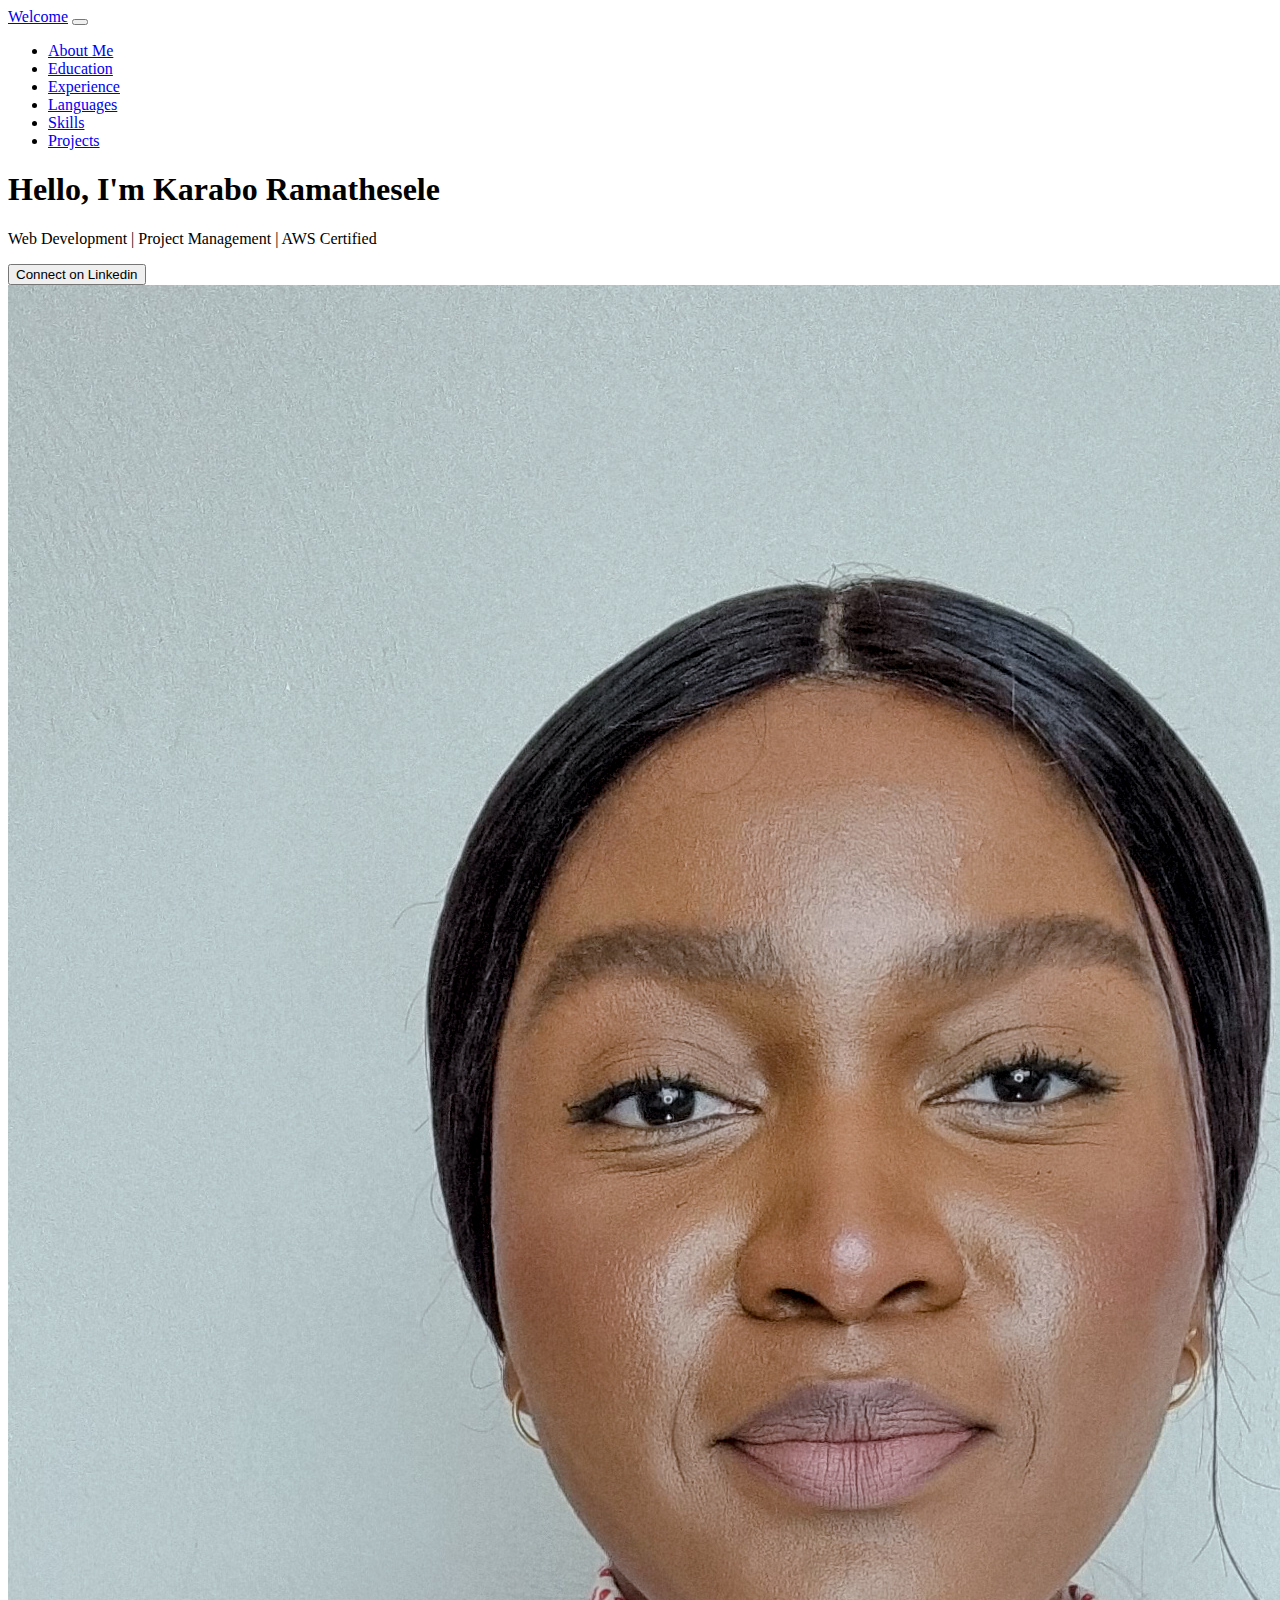
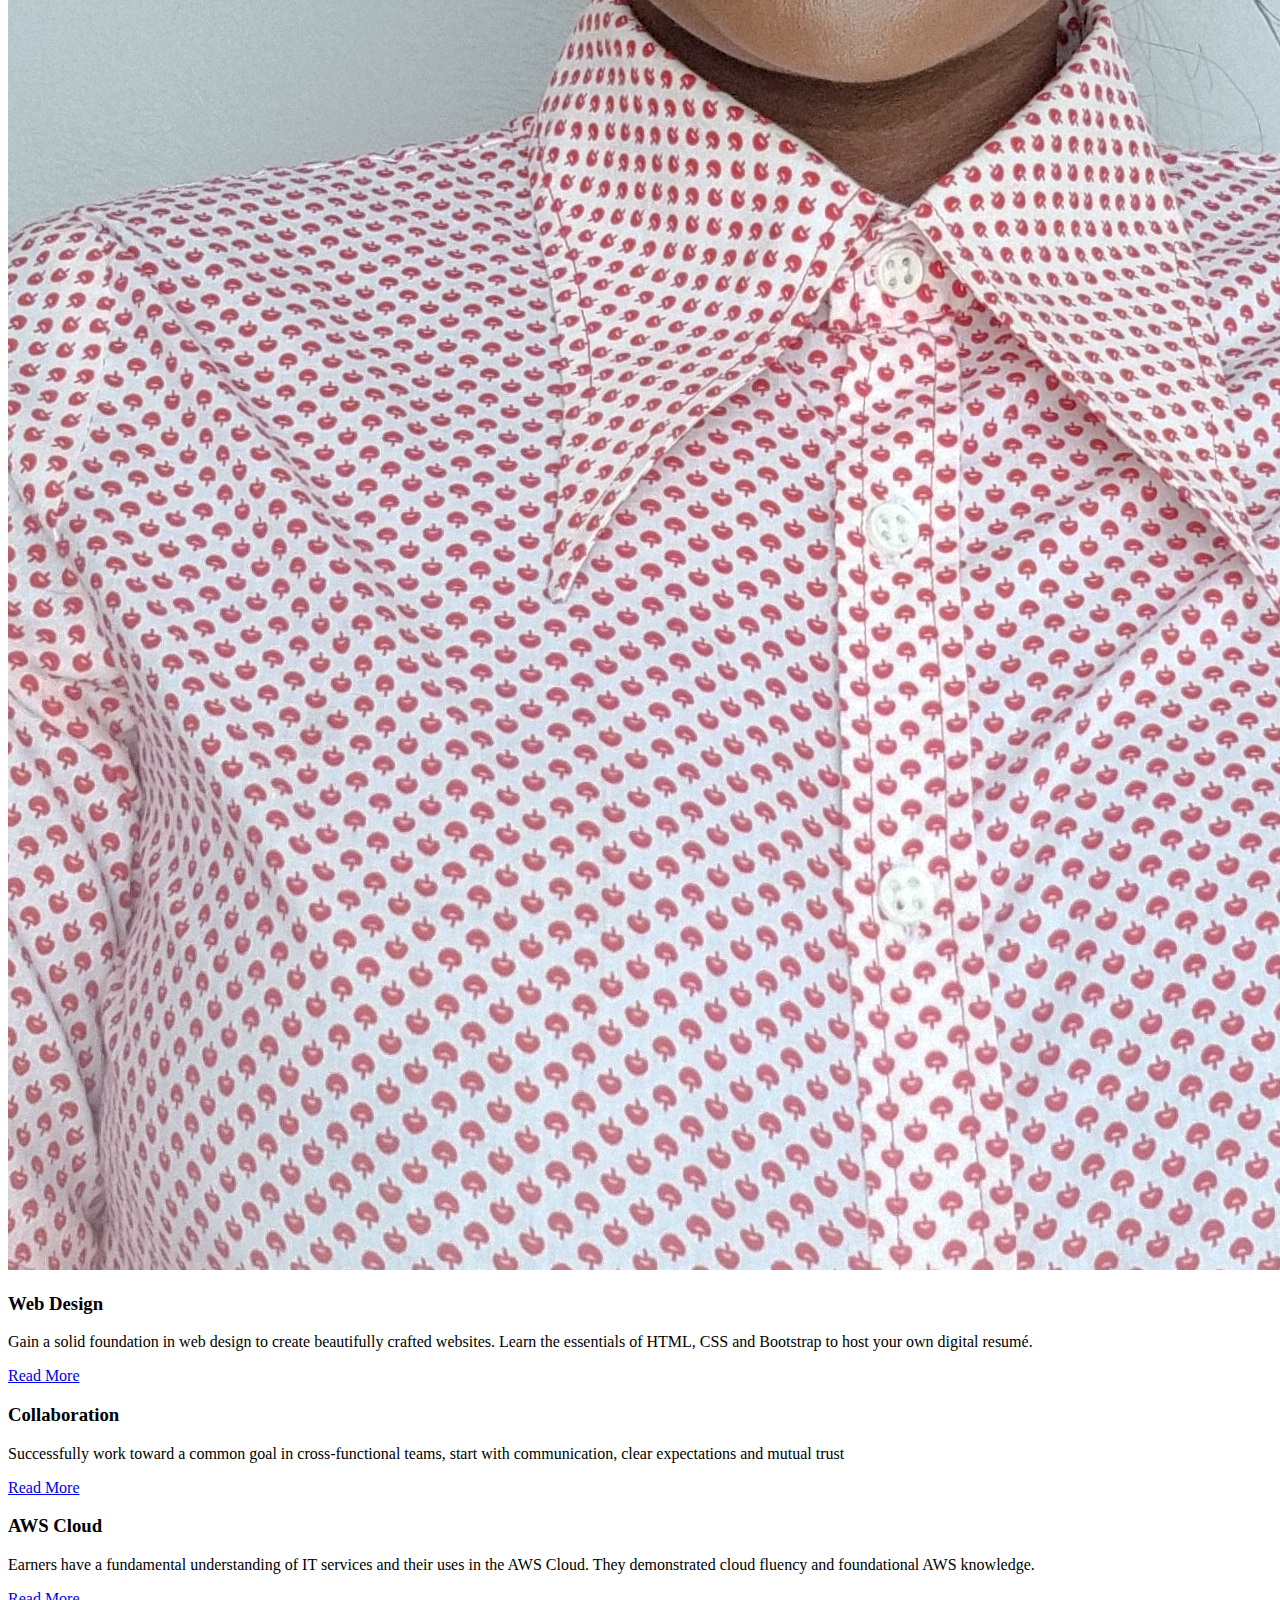
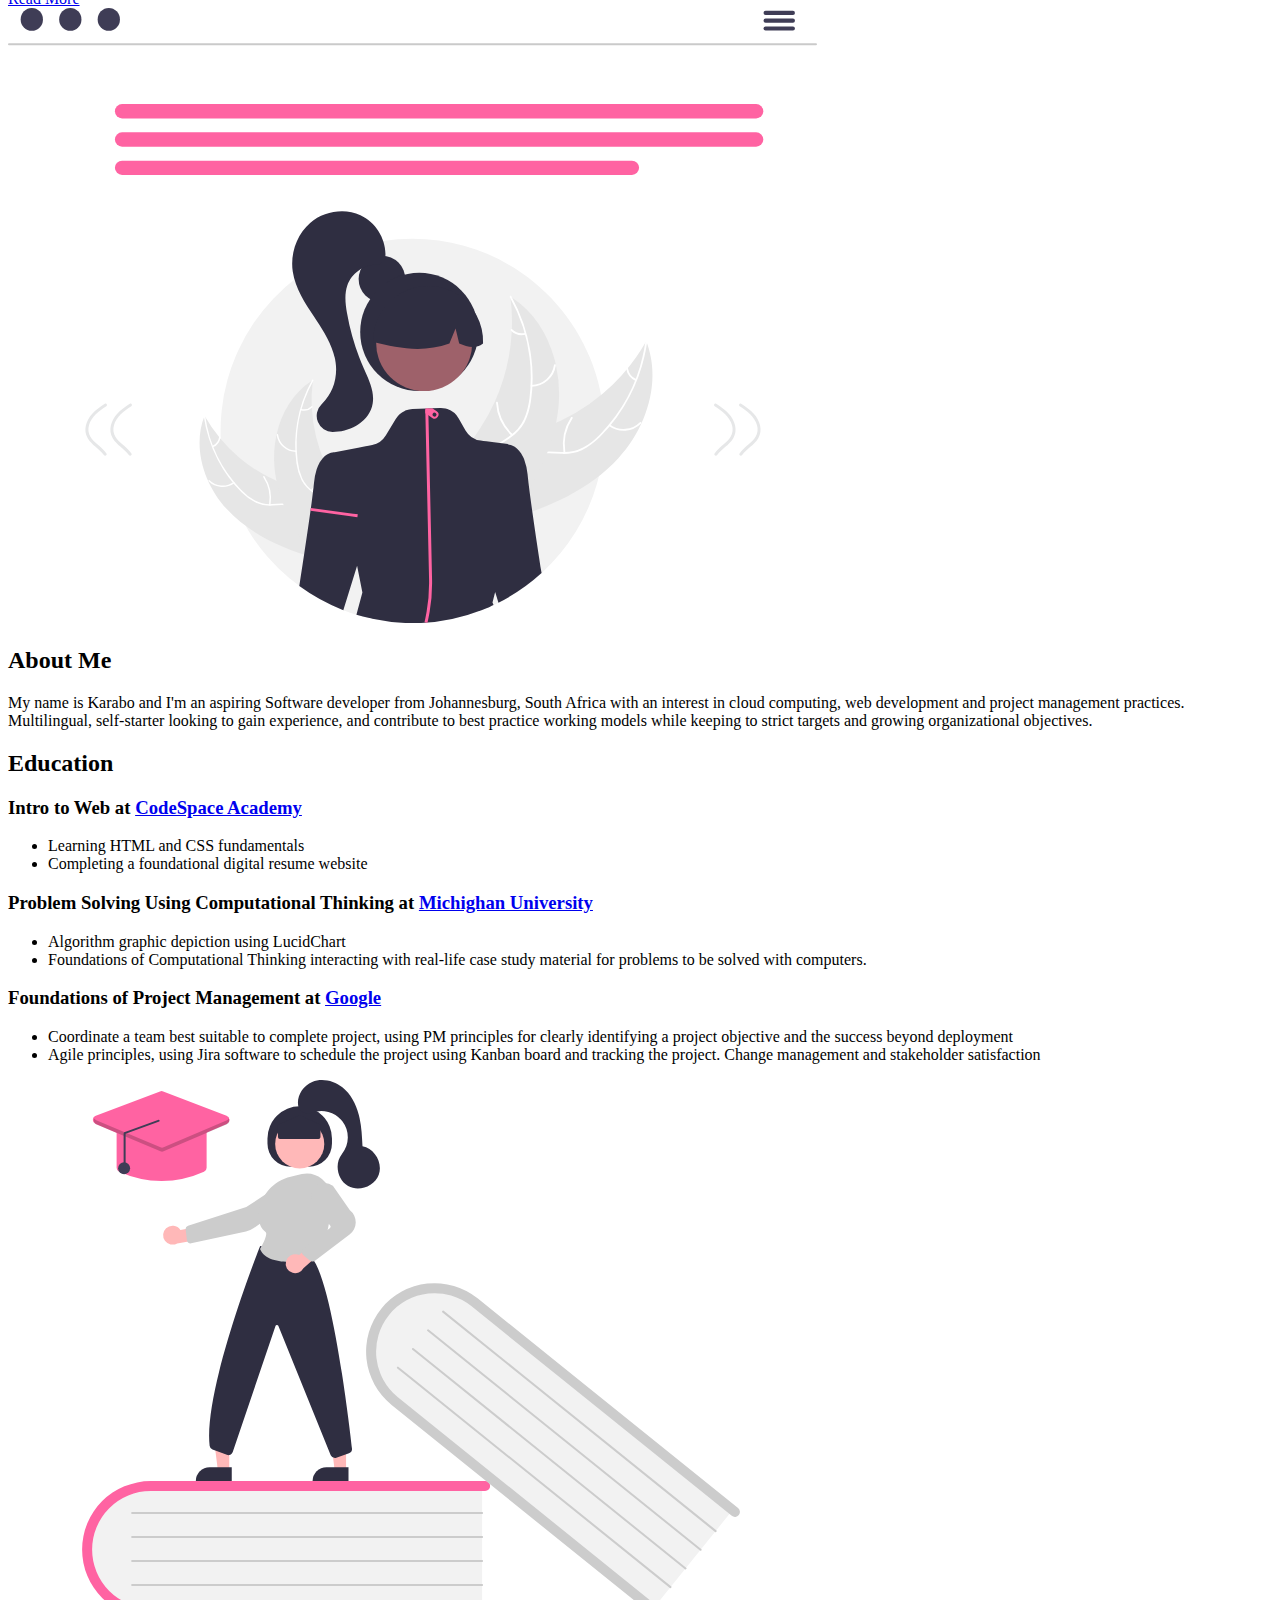
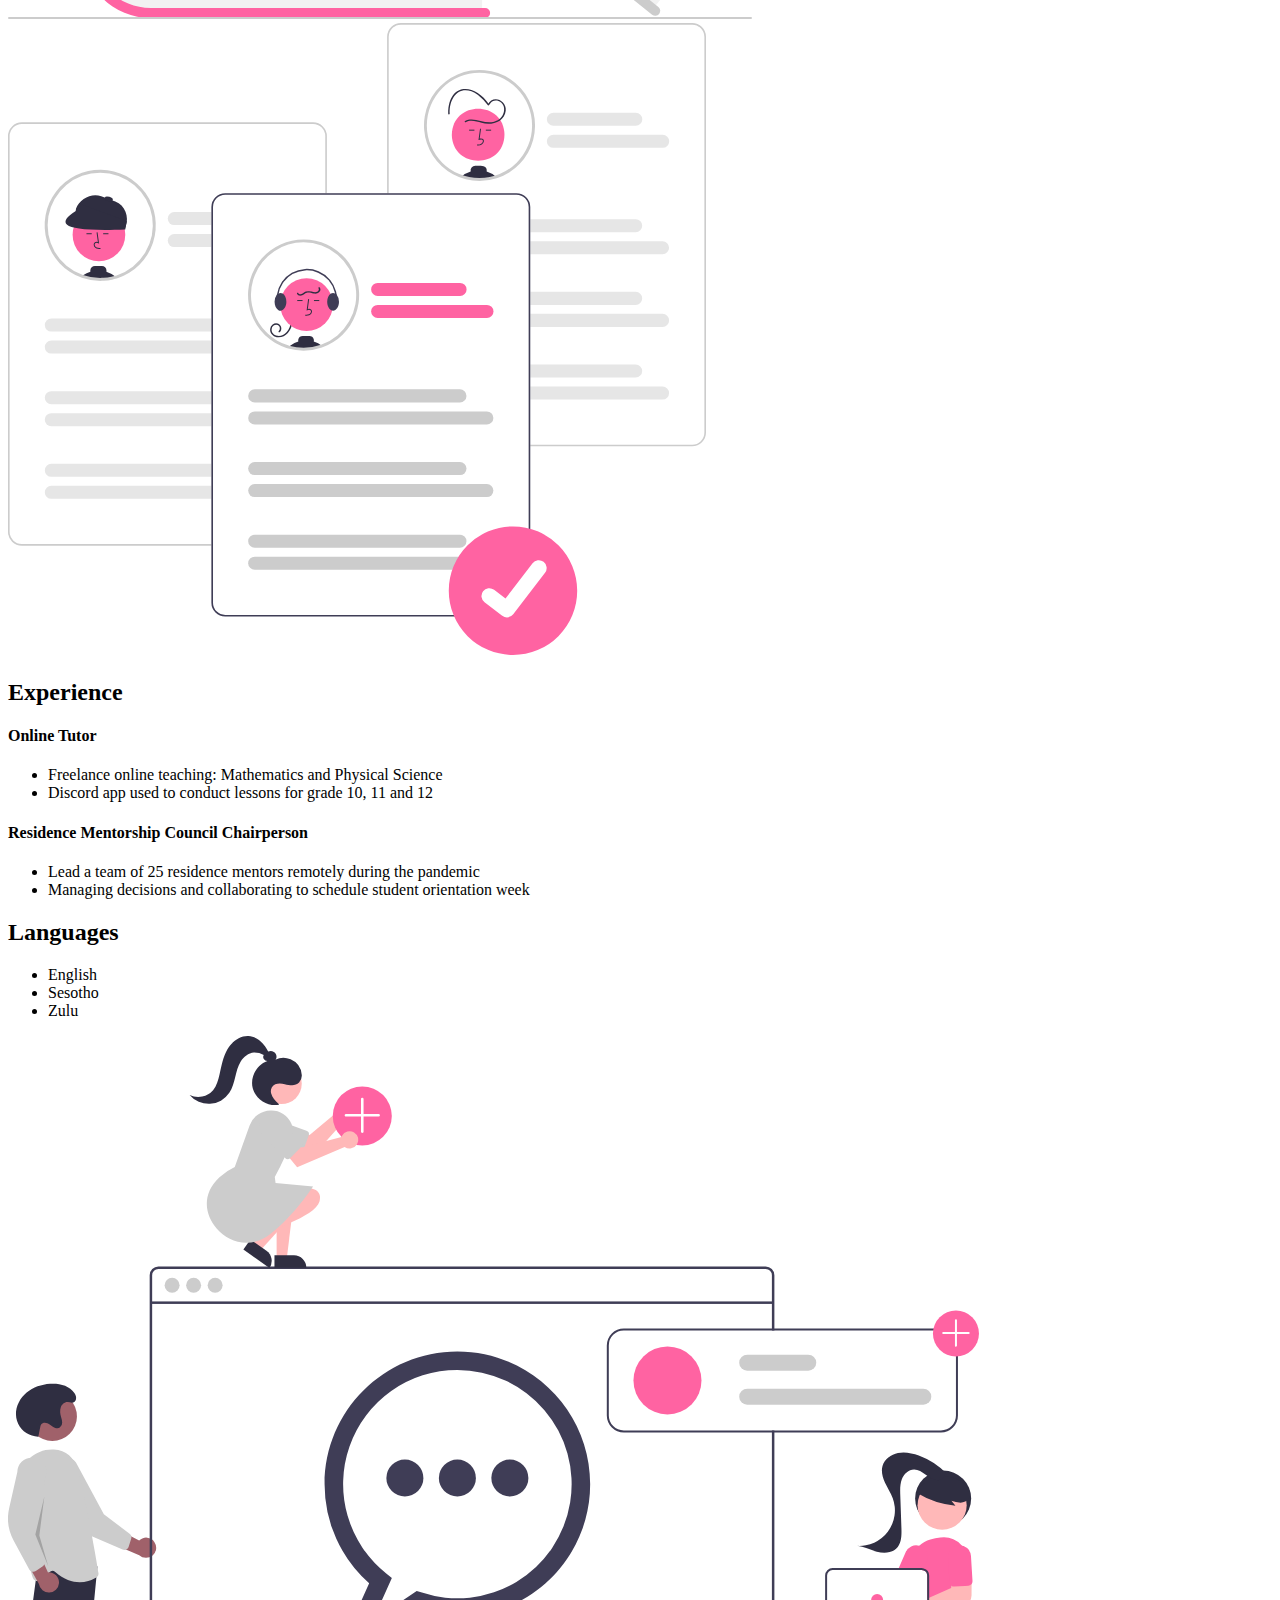
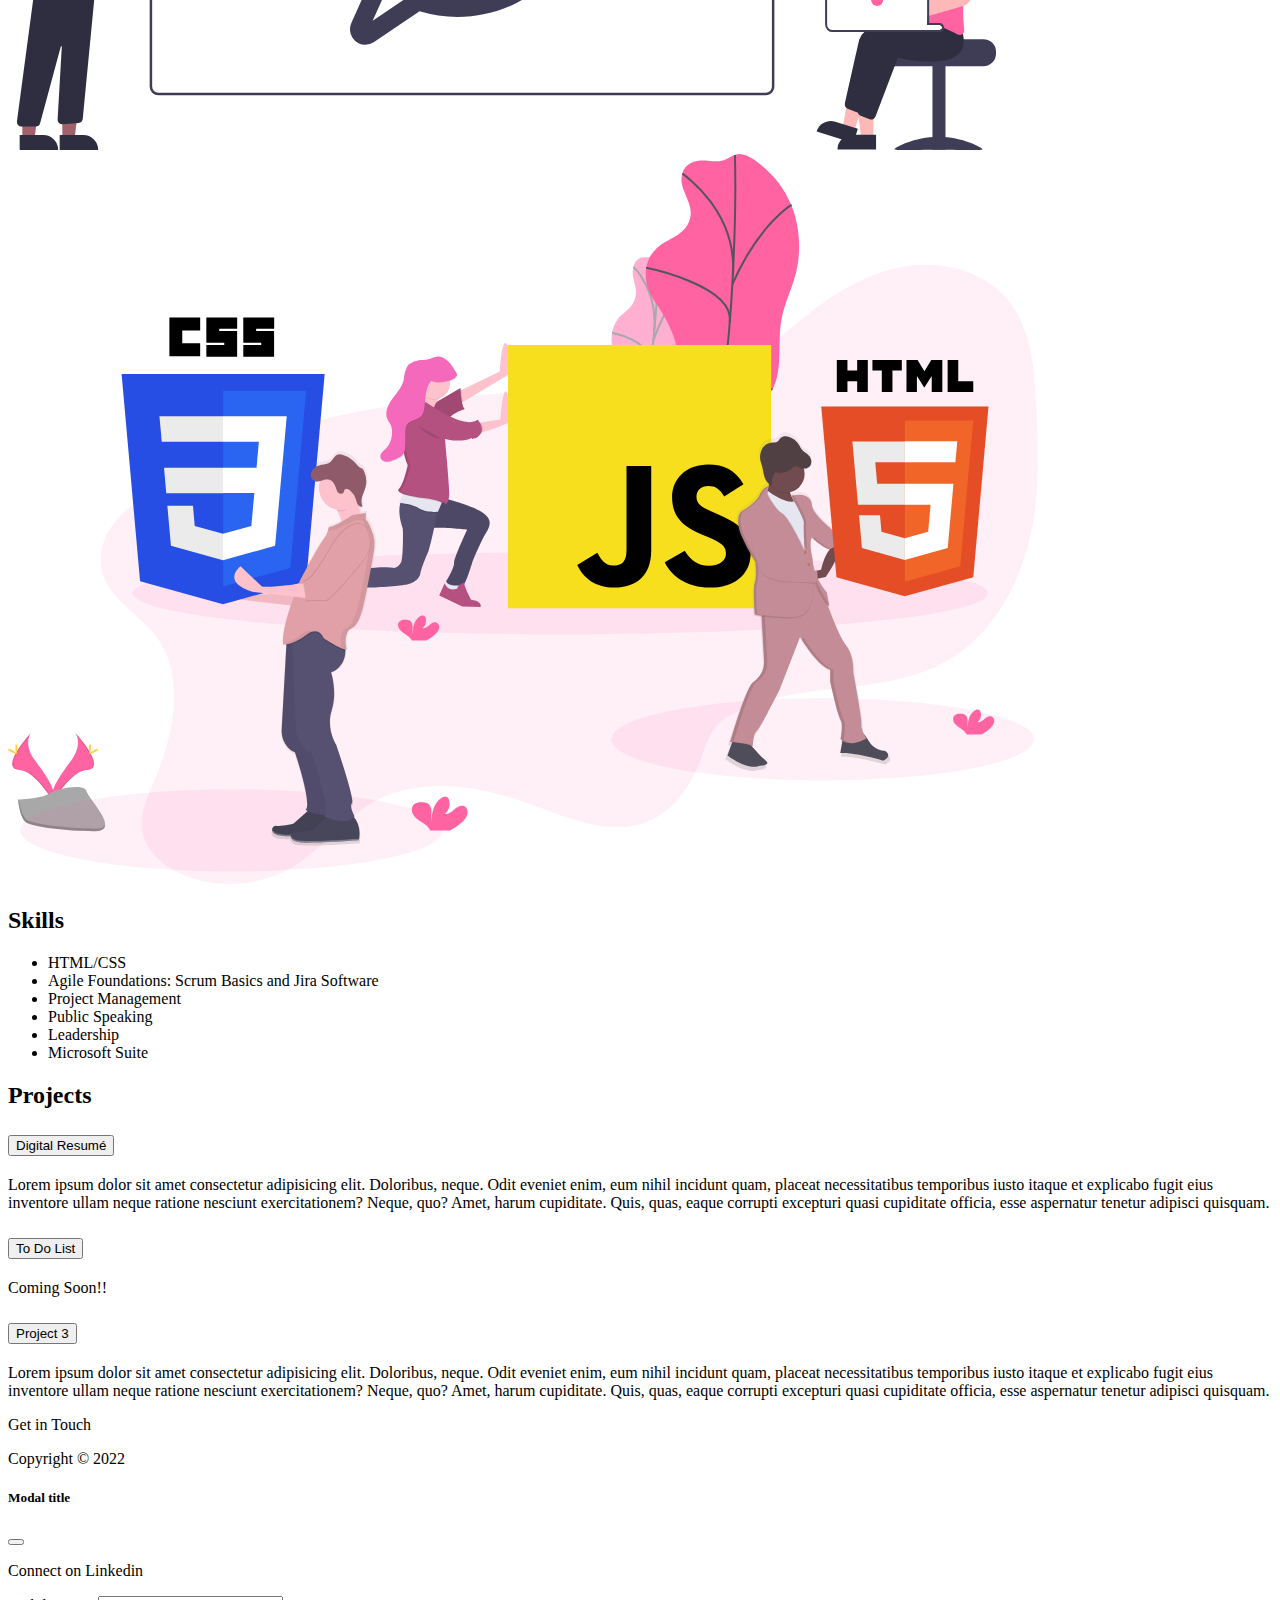
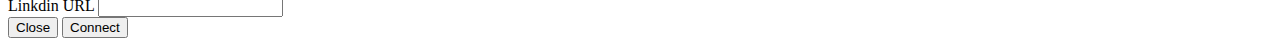
==== index.html @ 9153c532 "Updating Digital Resume" ====
<!DOCTYPE html>
<html lang="en">
<head>
    <meta charset="UTF-8">
    <meta http-equiv="X-UA-Compatible" content="IE=edge">
    <meta name="Karabo's Website" content="width=device-width, initial-scale=1.0">
    <title>Karabo's Digital Resume</title>
    <link rel="icon" type="image/x-icon" href="/Images/favicon.ico">
    <link rel="stylesheet" type="text/css" href="./styles/main.css">
   
  </head>

<body>



  <!-- Navbar -->
  <nav class=" navbar navbar-expand-lg bg-secondary navbar-dark py-4 fixed-top">
    <div class="container">
      <a href="#" class="navbar-brand fw-bold fs-4">Welcome</a>

      <button class="navbar-toggler" type="button" data-bs-toggle="collapse" data-bs-target="#navmenu">
        <span class="navbar-toggler-icon"></span>
      </button>

      <div class="collapse navbar-collapse" id="navmenu">
        <ul class="navbar-nav ms-auto">
          <li class="nav-item">
            <a href="#aboutme" class="nav-link fs-4">About Me</a>
          </li>
          <li class="nav-item">
            <a href="#education" class="nav-link fs-4">Education</a>
          </li>
          <li class="nav-item">
            <a href="#experience" class="nav-link fs-4">Experience</a>
          </li>
          <li class="nav-item">
            <a href="#languages" class="nav-link fs-4">Languages</a>
          </li>
          <li class="nav-item">
            <a href="#skills" class="nav-link fs-4">Skills</a>
          </li>
          <li class="nav-item">
            <a href="#projects" class="nav-link fs-4">Projects</a>
          </li>
        </ul>
      </div>

    </div>
  </nav>

  <!-- Header/Intro-->
  <section class="  text-dark p-5 text-center text-sm-center p-lg-5 pt-lg-5">
    <div class="container">
      <div class="d-sm-flex align-items-center justify-content-center">

        <div>
          <h1>Hello, I'm <span class="text-danger">Karabo Ramathesele</span></h1>
          <p class="lead fs-4 my-4 animate__animated animate__heartBeat text-nowrap " >
            Web Development | Project Management | AWS Certified
          </p>
          <button class="btn btn-danger btn-lg" data-bs-toggle="modal" data-bs-target="#enroll">Connect on Linkedin</button>
        </div>
        <div>
          <picture>
            <!--Use this image if the screen until 576px wide -->
            <source media="(max-width:576px)" srcset="/Images/profilePhoto-sml.jpg" class="pictureSize1" />
  
            <!-- Use image until screen 768px wide -->
            <source media="(max-width:768px)" srcset="/Images/profilePhoto-med.jpg" class="pictureSize2" />
  
            <img class="img-fluid rounded-circle border border-3 w-25 d-sm-block pictureSize3" src="/Images/profilePhoto-lrg.jpg" alt="Picture of Karabo">
          </picture>
        </div>

      </div>

    </div>
  </section>

   <!-- Cards -->
   <section class="p-5">
    <div class="container">
      <div class="row text-center g-4">
        <div class="col-md">
          <div class="card bg-secondary text-light">
            <div class="card-body text-center">
              <div class="h1 mb-3">
                <i class="bi bi-laptop"></i>
              </div>
              <h3 class="card-title mb-3">Web Design</h3>
              <p class="card-text">Gain a solid foundation in web design to create beautifully crafted websites. Learn the essentials of HTML, CSS and Bootstrap to host your own digital resumé.</p>
              <a href="https://www.codespace.co.za/courses/web-design/" class="btn btn-danger" target="_blank">Read More</a>
            </div>
          </div>
        </div>
        <div class="col-md">
          <div class="col-md">
            <div class="card bg-danger text-light" style="--bs-bg-opacity: .7;">
              <div class="card-body text-center">
                <div class="h1 mb-3">
                  <i class="bi bi-people-fill"></i>
                </div>
                <h3 class="card-title mb-3">Collaboration</h3>
                <p class="card-text lh-base"> Successfully work toward a common goal in cross-functional teams, start with communication, clear expectations and mutual trust</p>
                <a href="https://slack.com/blog/collaboration/5-tips-for-effective-collaboration-at-work" class="btn btn-secondary" target="_blank">Read More</a>
              </div>
            </div>
        </div>
        </div>
        <div class="col-md">
          <div class="col-md">
            <div class="card bg-secondary text-light">
              <div class="card-body text-center">
                <div class="h1 mb-3">
                  <i class="bi bi-cloud"></i>
                </div>
                <h3 class="card-title mb-3">AWS Cloud</h3>
                <p class="card-text ">Earners have a fundamental understanding of IT services and their uses in the AWS Cloud. They demonstrated cloud fluency and foundational AWS knowledge.</p>
                <a href="https://www.credly.com/badges/27020f73-e2e0-4ca6-b11d-6f1e4342a7cd/public_url" class="btn btn-danger" target="_blank">Read More</a>
              </div>
            </div>
        </div>
      </div>
    </div>
   </section>

<!-- Learn Section -->

<section id="aboutme" class="p-5 ">
  <div class="container">
    <div class="row align-items-center justify-content-between">
      <div class="col-md">
        <img src="/Images/aboutme.svg" class="img-fluid" alt="">
      </div>
      <div class="col-md p-5">
        <h2  class="sectionColor fs-1">About Me</h2>
        <p class="lead aboutme-intro fs-2">
          My name is Karabo and I'm an aspiring 
          Software developer from Johannesburg, South Africa with an interest in
          cloud computing,
          web development and project management practices.
          Multilingual, self-starter looking to gain experience, 
          and contribute to best practice working models while keeping to strict targets
          and growing organizational objectives.
        </p>
      </div>
    </div>
  </div>
</section>

<!-- Education -->

<section id="education" class="p-5 bg-dark text-light" style="--bs-bg-opacity: .8;">
  <div class="container">
    <div class="row align-items-center justify-content-between">
      <div class="col-md p-5 text-light">
        <div class="lead">
          <h2 id="education" class="sectionColor fs-1">Education</h2>
          <h3>Intro to Web at <a class="academyLink lead fs-3" href="http://codespace.co.za/" target="_blank">CodeSpace Academy</a></h3>
          <ul class="circle fs-4 lh-base">
            <li>Learning HTML and CSS fundamentals</li>
            <li>Completing a foundational digital resume website</li>
          </ul>
        </div>

      <div>
        <h3>Problem Solving Using Computational Thinking at <a class="academyLink lead fs-2" href="
          https://www.coursera.org/account/accomplishments/certificate/F9WN4XT7A8SB" target="_blank">Michighan University</a></h3>
          <ul class="circle fs-4 lh-base">
            <li>Algorithm graphic depiction using LucidChart</li>
            <li>Foundations of Computational Thinking interacting with real-life case study material
              for problems to be solved with computers.
            </li>
          </ul>
      </div>

      <div>
        <h3>Foundations of Project Management at <a class="academyLink lead fs-2" href="
          https://coursera.org/share/9f3b0f12742d630eba78fb2e121bfdda" target="_blank">Google</a></h3>
        <p>
          <ul class="circle fs-4 lh-base">
            <li>Coordinate a team best suitable to complete project, using PM principles for clearly identifying a project objective and the success beyond deployment</li>
            <li>Agile principles, using Jira software to schedule the project using Kanban board and tracking the project. Change management and stakeholder satisfaction
            </li>
          </ul>
        </p>
      </div>
      </div>
      <div class="col-md">
        <img src="/Images/education.svg" class="img-fluid" alt="">
      </div>
    </div>
  </div>
</section>

<!-- Experience -->
<section id="experience" class="p-5">
  <div class="container">
    <div class="row align-items-center justify-content-between">
      <div class="col-md">
        <img src="/Images/experience.svg" class="img-fluid" alt="">
      </div>
      <div class="col-md p-5">
        <h2 id="experience" class="sectionColor fs-1">Experience</h2>
    <h4 class="fs-3 mt-3">Online Tutor</h4>
    <p>
     <ul class="circle fs-4">
      <li>
        Freelance online teaching: Mathematics and Physical Science 
      </li>
      <li>
        Discord app used to conduct lessons for grade 10, 11 and 12
      </li>
     </ul>
    </p>
    <h4 class="fs-3">Residence Mentorship Council Chairperson</h4>
     <ul class="circle fs-4">
      <li>
        Lead a team of 25 residence mentors remotely during the pandemic
      </li>
      <li>
        Managing decisions and collaborating to schedule student orientation week
      </li>
     </ul>
      </div>
    </div>
  </div>
</section>

<!-- Languages -->

<section id="languages" class="p-5 bg-dark text-light" style="--bs-bg-opacity: .8;" >
  <div class="container">
    <div class="row align-items-center justify-content-between">
      <div class="col-md p-5">
        <h2  class="sectionColor fs-1">Languages</h2>
        <p class="lead">
          <ul class="circle fs-4">
           <li>
             English
           </li>
           <li>
             Sesotho
           </li>
           <li>
             Zulu
           </li>
          </ul>
      </div>
      <div class="col-md">
        <img src="/Images/lang.svg" class="img-fluid" alt="">
      </div>
    </div>
  </div>
</section>

<!-- Skills -->
<section id="skills" class="p-5 ">
  <div class="container">
    <div class="row align-items-center justify-content-between">
      <div class="col-md">
        <img src="/Images/skills.svg" class="img-fluid" alt="">
      </div>
      <div class="col-md p-5">
        <h2 id="skills" class="sectionColor fs-1">Skills</h2>
      <ul class="circle fs-4">
        <li>HTML/CSS</li>
        <li>Agile Foundations: Scrum Basics and Jira Software</li>
        <li>Project Management</li>
        <li>Public Speaking</li>
        <li>Leadership</li>
        <li>Microsoft Suite</li>
      </ul>
      </div>
    </div>
  </div>
</section>

  <!-- Accordion-->

  <section class="p-5 " id="projects">
    <div class="container-fluid">
      <h2 class="text-center mb-4">Projects</h2>  
      <div class="accordion accordion-flush" id="Projects">
        <!-- Item 1 -->
        <div class="accordion-item">
          <h2 class="accordion-header">
            <button class="accordion-button collapsed" type="button" data-bs-toggle="collapse" data-bs-target="#project-one">
              Digital Resumé
            </button>
          </h2>
          <div id="project-one" class="accordion-collapse collapse" aria-labelledby="flush-headingOne" data-bs-parent="#project">
            <div class="accordion-body lead">Lorem ipsum dolor sit amet consectetur adipisicing elit. Doloribus, neque. Odit eveniet enim, eum nihil incidunt quam, placeat necessitatibus temporibus iusto itaque et explicabo fugit eius inventore ullam neque ratione nesciunt exercitationem? Neque, quo? Amet, harum cupiditate. Quis, quas, eaque corrupti excepturi quasi cupiditate officia, esse aspernatur tenetur adipisci quisquam.</div>
          </div>
        </div>
        <!-- Item 2 -->
        <div class="accordion-item">
          <h2 class="accordion-header">
            <button class="accordion-button collapsed" type="button" data-bs-toggle="collapse" data-bs-target="#project-two">
              To Do List
            </button>
          </h2>
          <div id="project-two" class="accordion-collapse collapse" aria-labelledby="flush-headingOne" data-bs-parent="#project">
            <div class="accordion-body lead">Coming Soon!!</div>
          </div>
        </div>
        <!-- Item 3 -->
        <div class="accordion-item">
          <h2 class="accordion-header">
            <button class="accordion-button collapsed" type="button" data-bs-toggle="collapse" data-bs-target="#project-three">
              Project 3
            </button>
          </h2>
          <div id="project-three" class="accordion-collapse collapse" aria-labelledby="flush-headingOne" data-bs-parent="#project">
            <div class="accordion-body lead">Lorem ipsum dolor sit amet consectetur adipisicing elit. Doloribus, neque. Odit eveniet enim, eum nihil incidunt quam, placeat necessitatibus temporibus iusto itaque et explicabo fugit eius inventore ullam neque ratione nesciunt exercitationem? Neque, quo? Amet, harum cupiditate. Quis, quas, eaque corrupti excepturi quasi cupiditate officia, esse aspernatur tenetur adipisci quisquam.</div>
          </div>
        </div>
      
    </div>
   </section>


<!-- Footer -->
<footer class="text-white text-center position-relative p-5">
  <div class="container">
    <p class="lead fw-bold fs-3">Get in Touch</p>
    
    <a href="https://www.linkedin.com/in/karabo-ramathesele-9aa7581a4" target="_blank">
      <i class="animate__animated animate__bounce bi bi-linkedin h1"></i>
    </a>
    <a href="https://www.facebook.com/karabo.ramathesele" target="_blank">
      <i class=" animate__animated animate__bounce  bi bi-facebook h1 p-5"></i>
    </a>
    <a href="#" >
      <i class="animate__animated animate__bounce bi bi-envelope h1 "></i>
    </a>
    
    <p class="lead p-5 fs-4">Copyright &copy; 2022</p>
    <a href="#" class="position-absolute bottom-0 end-0 p-5">
      <i class="bi bi-arrow-up-circle h1"></i>
    </a>
  </div>
</footer>

<!-- Modal -->
<div class="modal fade" id="enroll" tabindex="-1">
  <div class="modal-dialog">
    <div class="modal-content">
      <div class="modal-header">
        <h5 class="modal-title" id="enrollLabel">Modal title</h5>
        <button type="button" class="btn-close" data-bs-dismiss="modal" aria-label="Close"></button>
      </div>
      <div class="modal-body mb-3">
        <p class="lead">Connect on Linkedin</p>
        <form action="">
          <label for="first-name" class="col-form-label">Linkdin URL</label>
          <input type="url" class="form-control" id="first-name">
        </form>
      </div>
      <div class="modal-footer">
        <button type="button" class="btn btn-secondary" data-bs-dismiss="modal">Close</button>
        <button type="button" class="btn btn-primary">Connect</button>
      </div>
    </div>
  </div>
</div>

<!-- Optional JavaScript -->
    <!-- jQuery first, then Popper.js, then Bootstrap JS -->
    <script src="https://cdn.jsdelivr.net/npm/@popperjs/core@2.11.5/dist/umd/popper.min.js" integrity="sha384-Xe+8cL9oJa6tN/veChSP7q+mnSPaj5Bcu9mPX5F5xIGE0DVittaqT5lorf0EI7Vk" crossorigin="anonymous"></script>
    <script src="https://cdn.jsdelivr.net/npm/bootstrap@5.2.0/dist/js/bootstrap.min.js" integrity="sha384-ODmDIVzN+pFdexxHEHFBQH3/9/vQ9uori45z4JjnFsRydbmQbmL5t1tQ0culUzyK" crossorigin="anonymous"></script>
    <script src="https://cdn.jsdelivr.net/npm/bootstrap@5.2.0/dist/js/bootstrap.bundle.min.js" integrity="sha384-A3rJD856KowSb7dwlZdYEkO39Gagi7vIsF0jrRAoQmDKKtQBHUuLZ9AsSv4jD4Xa" crossorigin="anonymous"></script>
</body>
</html>
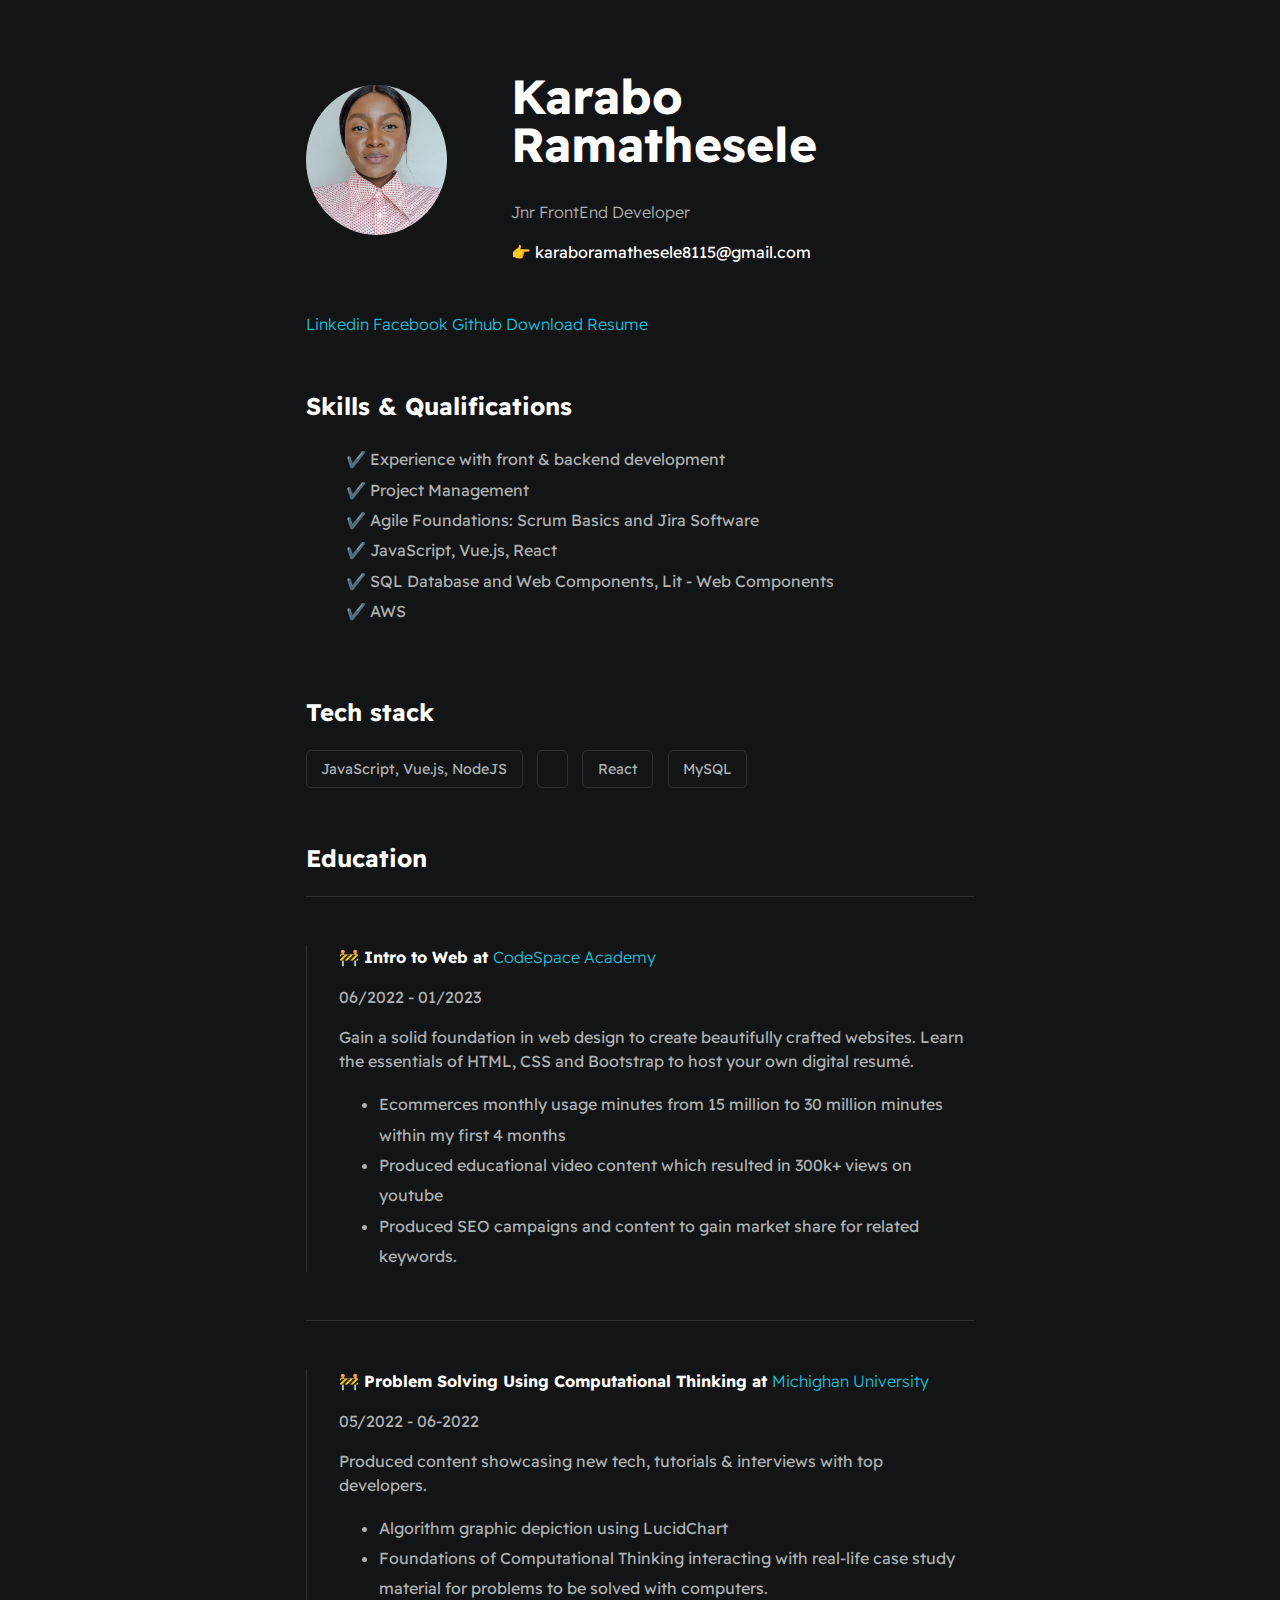
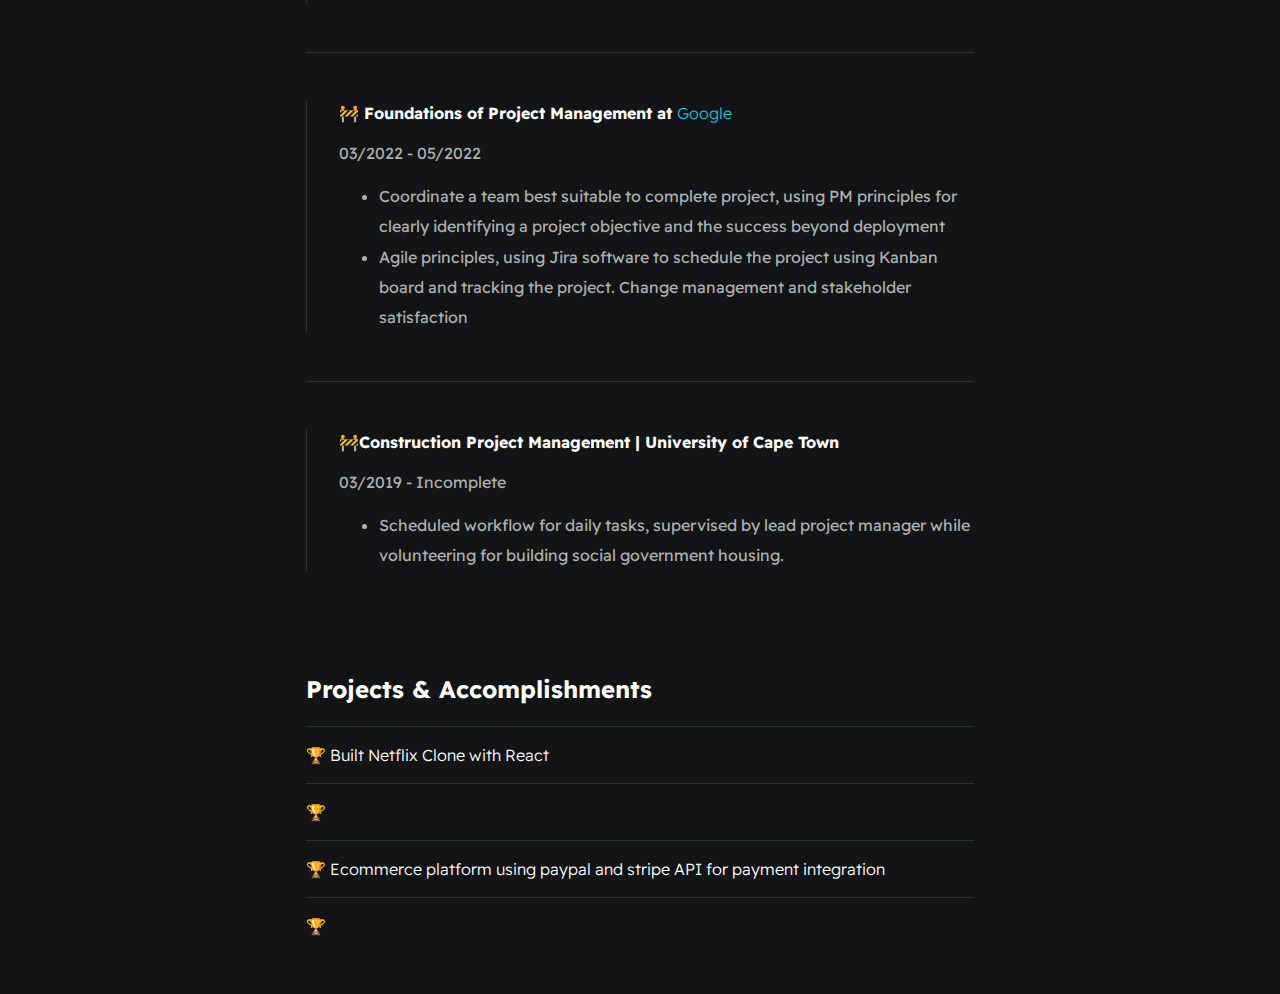
==== commit 4fba9aec: "css" ====
--- a/index.html
+++ b/index.html
@@ -1,375 +1,202 @@
 <!DOCTYPE html>
 <html lang="en">
-<head>
-    <meta charset="UTF-8">
-    <meta http-equiv="X-UA-Compatible" content="IE=edge">
-    <meta name="Karabo's Website" content="width=device-width, initial-scale=1.0">
+  <head>
+    <meta charset="UTF-8" />
+    <meta http-equiv="X-UA-Compatible" content="IE=edge" />
+    <meta
+      name="Karabo's Website"
+      content="width=device-width, initial-scale=1.0"
+    />
     <title>Karabo's Digital Resume</title>
-    <link rel="icon" type="image/x-icon" href="/Images/favicon.ico">
-    <link rel="stylesheet" type="text/css" href="./styles/main.css">
-   
+    <link rel="icon" type="image/x-icon" href="./assets/Images/favicon.ico" />
+    <link rel="stylesheet" type="text/css" href="./styles/main.css" />
   </head>
-
-<body>
-
-
-
-  <!-- Navbar -->
-  <nav class=" navbar navbar-expand-lg bg-secondary navbar-dark py-4 fixed-top">
-    <div class="container">
-      <a href="#" class="navbar-brand fw-bold fs-4">Welcome</a>
-
-      <button class="navbar-toggler" type="button" data-bs-toggle="collapse" data-bs-target="#navmenu">
-        <span class="navbar-toggler-icon"></span>
-      </button>
-
-      <div class="collapse navbar-collapse" id="navmenu">
-        <ul class="navbar-nav ms-auto">
-          <li class="nav-item">
-            <a href="#aboutme" class="nav-link fs-4">About Me</a>
-          </li>
-          <li class="nav-item">
-            <a href="#education" class="nav-link fs-4">Education</a>
-          </li>
-          <li class="nav-item">
-            <a href="#experience" class="nav-link fs-4">Experience</a>
-          </li>
-          <li class="nav-item">
-            <a href="#languages" class="nav-link fs-4">Languages</a>
-          </li>
-          <li class="nav-item">
-            <a href="#skills" class="nav-link fs-4">Skills</a>
-          </li>
-          <li class="nav-item">
-            <a href="#projects" class="nav-link fs-4">Projects</a>
-          </li>
+  <body>
+    <!-- Hero  -->
+    <div id="container--main">
+      <section id="wrapper--hero" class="section--page">
+        <img
+          id="profile-pic"
+          src="./assets/Images/profilePhoto-med.jpg"
+          alt=""
+        />
+
+        <div>
+          <h1 id="user-name">Karabo Ramathesele</h1>
+          <p id="bio">Jnr FrontEnd Developer</p>
+          <p id="email">👉 karaboramathesele8115@gmail.com</p>
+        </div>
+      </section>
+
+      <section class="section--page">
+        <div class="socials--list">
+          <a
+            href="https://www.linkedin.com/in/karabo-ramathesele-9aa7581a4"
+            target="_blank"
+            >Linkedin</a
+          >
+          <a href="https://www.facebook.com/karabo.ramathesele" target="_blank"
+            >Facebook</a
+          >
+          <a href="#">Github</a>
+          <a href="./assets/resume.pdf" target="_blank">Download Resume</a>
+        </div>
+      </section>
+
+      <!--  Skills and Qualifications -->
+      <section class="section--page">
+        <h2>Skills & Qualifications</h2>
+        <ul id="qualifications--list">
+          <li>✔️ Experience with front & backend development</li>
+          <li>✔️ Project Management</li>
+          <li>✔️ Agile Foundations: Scrum Basics and Jira Software</li>
+          <li>✔️ JavaScript, Vue.js, React</li>
+          <li>✔️ SQL Database and Web Components, Lit - Web Components</li>
+          <li>✔️ AWS</li>
         </ul>
-      </div>
-
+      </section>
+
+      <section class="section--page">
+        <h2>Tech stack</h2>
+
+        <div id="wrapper--techstack__items">
+          <div class="card--techstack">
+            <span> JavaScript, Vue.js, NodeJS</span>
+          </div>
+          <div class="card--techstack"><span></span></div>
+          <div class="card--techstack"><span>React</span></div>
+          <div class="card--techstack"><span> MySQL</span></div>
+        </div>
+      </section>
+
+      <section id="work-history-wrapper" class="section--page">
+        <h2>Education</h2>
+
+        <div class="line-break"></div>
+        <div class="card--work-history">
+          <strong
+            >🚧 Intro to Web at
+            <a href="http://codespace.co.za/" target="_blank"
+              >CodeSpace Academy</a
+            ></strong
+          >
+          <p>06/2022 - 01/2023</p>
+          <p>
+            Gain a solid foundation in web design to create beautifully crafted
+            websites. Learn the essentials of HTML, CSS and Bootstrap to host
+            your own digital resumé.
+          </p>
+          <ul>
+            <li>
+              Ecommerces monthly usage minutes from 15 million to 30 million
+              minutes within my first 4 months
+            </li>
+            <li>
+              Produced educational video content which resulted in 300k+ views
+              on youtube
+            </li>
+            <li>
+              Produced SEO campaigns and content to gain market share for
+              related keywords.
+            </li>
+          </ul>
+        </div>
+
+        <div class="line-break"></div>
+
+        <div class="card--work-history">
+          <strong
+            >🚧 Problem Solving Using Computational Thinking at
+            <a
+              class="academyLink lead fs-2"
+              href="
+          https://www.coursera.org/account/accomplishments/certificate/F9WN4XT7A8SB"
+              target="_blank"
+              >Michighan University</a
+            ></strong
+          >
+          <p>05/2022 - 06-2022</p>
+          <p>
+            Produced content showcasing new tech, tutorials & interviews with
+            top developers.
+          </p>
+          <ul>
+            <li>Algorithm graphic depiction using LucidChart</li>
+            <li>
+              Foundations of Computational Thinking interacting with real-life
+              case study material for problems to be solved with computers.
+            </li>
+          </ul>
+        </div>
+
+        <div class="line-break"></div>
+
+        <div class="card--work-history">
+          <strong
+            >🚧 Foundations of Project Management at
+            <a
+              class="academyLink lead fs-2"
+              href="
+              https://coursera.org/share/9f3b0f12742d630eba78fb2e121bfdda"
+              target="_blank"
+              >Google</a
+            ></strong
+          >
+          <p>03/2022 - 05/2022</p>
+          <p></p>
+          <ul>
+            <li>
+              Coordinate a team best suitable to complete project, using PM
+              principles for clearly identifying a project objective and the
+              success beyond deployment
+            </li>
+            <li>
+              Agile principles, using Jira software to schedule the project
+              using Kanban board and tracking the project. Change management and
+              stakeholder satisfaction
+            </li>
+          </ul>
+        </div>
+
+        <div class="line-break"></div>
+
+        <div class="card--work-history">
+          <strong>
+            🚧Construction Project Management | University of Cape Town</strong
+          >
+          <p>03/2019 - Incomplete</p>
+          <p></p>
+          <ul>
+            <li>
+              Scheduled workflow for daily tasks, supervised by lead project
+              manager while volunteering for building social government housing.
+            </li>
+          </ul>
+        </div>
+      </section>
+
+      <section class="section--page">
+        <h2>Projects & Accomplishments</h2>
+
+        <div class="card--project">
+          <a href="#"><span>🏆 </span>Built Netflix Clone with React</a>
+        </div>
+
+        <div class="card--project">
+          <a href="#"><span>🏆 </span></a>
+        </div>
+
+        <div class="card--project">
+          <a href="#"
+            ><span>🏆 </span>Ecommerce platform using paypal and stripe API for
+            payment integration</a
+          >
+        </div>
+
+        <div class="card--project">
+          <a href="#"><span>🏆 </span></a>
+        </div>
+      </section>
     </div>
-  </nav>
-
-  <!-- Header/Intro-->
-  <section class="  text-dark p-5 text-center text-sm-center p-lg-5 pt-lg-5">
-    <div class="container">
-      <div class="d-sm-flex align-items-center justify-content-center">
-
-        <div>
-          <h1>Hello, I'm <span class="text-danger">Karabo Ramathesele</span></h1>
-          <p class="lead fs-4 my-4 animate__animated animate__heartBeat text-nowrap " >
-            Web Development | Project Management | AWS Certified
-          </p>
-          <button class="btn btn-danger btn-lg" data-bs-toggle="modal" data-bs-target="#enroll">Connect on Linkedin</button>
-        </div>
-        <div>
-          <picture>
-            <!--Use this image if the screen until 576px wide -->
-            <source media="(max-width:576px)" srcset="/Images/profilePhoto-sml.jpg" class="pictureSize1" />
-  
-            <!-- Use image until screen 768px wide -->
-            <source media="(max-width:768px)" srcset="/Images/profilePhoto-med.jpg" class="pictureSize2" />
-  
-            <img class="img-fluid rounded-circle border border-3 w-25 d-sm-block pictureSize3" src="/Images/profilePhoto-lrg.jpg" alt="Picture of Karabo">
-          </picture>
-        </div>
-
-      </div>
-
-    </div>
-  </section>
-
-   <!-- Cards -->
-   <section class="p-5">
-    <div class="container">
-      <div class="row text-center g-4">
-        <div class="col-md">
-          <div class="card bg-secondary text-light">
-            <div class="card-body text-center">
-              <div class="h1 mb-3">
-                <i class="bi bi-laptop"></i>
-              </div>
-              <h3 class="card-title mb-3">Web Design</h3>
-              <p class="card-text">Gain a solid foundation in web design to create beautifully crafted websites. Learn the essentials of HTML, CSS and Bootstrap to host your own digital resumé.</p>
-              <a href="https://www.codespace.co.za/courses/web-design/" class="btn btn-danger" target="_blank">Read More</a>
-            </div>
-          </div>
-        </div>
-        <div class="col-md">
-          <div class="col-md">
-            <div class="card bg-danger text-light" style="--bs-bg-opacity: .7;">
-              <div class="card-body text-center">
-                <div class="h1 mb-3">
-                  <i class="bi bi-people-fill"></i>
-                </div>
-                <h3 class="card-title mb-3">Collaboration</h3>
-                <p class="card-text lh-base"> Successfully work toward a common goal in cross-functional teams, start with communication, clear expectations and mutual trust</p>
-                <a href="https://slack.com/blog/collaboration/5-tips-for-effective-collaboration-at-work" class="btn btn-secondary" target="_blank">Read More</a>
-              </div>
-            </div>
-        </div>
-        </div>
-        <div class="col-md">
-          <div class="col-md">
-            <div class="card bg-secondary text-light">
-              <div class="card-body text-center">
-                <div class="h1 mb-3">
-                  <i class="bi bi-cloud"></i>
-                </div>
-                <h3 class="card-title mb-3">AWS Cloud</h3>
-                <p class="card-text ">Earners have a fundamental understanding of IT services and their uses in the AWS Cloud. They demonstrated cloud fluency and foundational AWS knowledge.</p>
-                <a href="https://www.credly.com/badges/27020f73-e2e0-4ca6-b11d-6f1e4342a7cd/public_url" class="btn btn-danger" target="_blank">Read More</a>
-              </div>
-            </div>
-        </div>
-      </div>
-    </div>
-   </section>
-
-<!-- Learn Section -->
-
-<section id="aboutme" class="p-5 ">
-  <div class="container">
-    <div class="row align-items-center justify-content-between">
-      <div class="col-md">
-        <img src="/Images/aboutme.svg" class="img-fluid" alt="">
-      </div>
-      <div class="col-md p-5">
-        <h2  class="sectionColor fs-1">About Me</h2>
-        <p class="lead aboutme-intro fs-2">
-          My name is Karabo and I'm an aspiring 
-          Software developer from Johannesburg, South Africa with an interest in
-          cloud computing,
-          web development and project management practices.
-          Multilingual, self-starter looking to gain experience, 
-          and contribute to best practice working models while keeping to strict targets
-          and growing organizational objectives.
-        </p>
-      </div>
-    </div>
-  </div>
-</section>
-
-<!-- Education -->
-
-<section id="education" class="p-5 bg-dark text-light" style="--bs-bg-opacity: .8;">
-  <div class="container">
-    <div class="row align-items-center justify-content-between">
-      <div class="col-md p-5 text-light">
-        <div class="lead">
-          <h2 id="education" class="sectionColor fs-1">Education</h2>
-          <h3>Intro to Web at <a class="academyLink lead fs-3" href="http://codespace.co.za/" target="_blank">CodeSpace Academy</a></h3>
-          <ul class="circle fs-4 lh-base">
-            <li>Learning HTML and CSS fundamentals</li>
-            <li>Completing a foundational digital resume website</li>
-          </ul>
-        </div>
-
-      <div>
-        <h3>Problem Solving Using Computational Thinking at <a class="academyLink lead fs-2" href="
-          https://www.coursera.org/account/accomplishments/certificate/F9WN4XT7A8SB" target="_blank">Michighan University</a></h3>
-          <ul class="circle fs-4 lh-base">
-            <li>Algorithm graphic depiction using LucidChart</li>
-            <li>Foundations of Computational Thinking interacting with real-life case study material
-              for problems to be solved with computers.
-            </li>
-          </ul>
-      </div>
-
-      <div>
-        <h3>Foundations of Project Management at <a class="academyLink lead fs-2" href="
-          https://coursera.org/share/9f3b0f12742d630eba78fb2e121bfdda" target="_blank">Google</a></h3>
-        <p>
-          <ul class="circle fs-4 lh-base">
-            <li>Coordinate a team best suitable to complete project, using PM principles for clearly identifying a project objective and the success beyond deployment</li>
-            <li>Agile principles, using Jira software to schedule the project using Kanban board and tracking the project. Change management and stakeholder satisfaction
-            </li>
-          </ul>
-        </p>
-      </div>
-      </div>
-      <div class="col-md">
-        <img src="/Images/education.svg" class="img-fluid" alt="">
-      </div>
-    </div>
-  </div>
-</section>
-
-<!-- Experience -->
-<section id="experience" class="p-5">
-  <div class="container">
-    <div class="row align-items-center justify-content-between">
-      <div class="col-md">
-        <img src="/Images/experience.svg" class="img-fluid" alt="">
-      </div>
-      <div class="col-md p-5">
-        <h2 id="experience" class="sectionColor fs-1">Experience</h2>
-    <h4 class="fs-3 mt-3">Online Tutor</h4>
-    <p>
-     <ul class="circle fs-4">
-      <li>
-        Freelance online teaching: Mathematics and Physical Science 
-      </li>
-      <li>
-        Discord app used to conduct lessons for grade 10, 11 and 12
-      </li>
-     </ul>
-    </p>
-    <h4 class="fs-3">Residence Mentorship Council Chairperson</h4>
-     <ul class="circle fs-4">
-      <li>
-        Lead a team of 25 residence mentors remotely during the pandemic
-      </li>
-      <li>
-        Managing decisions and collaborating to schedule student orientation week
-      </li>
-     </ul>
-      </div>
-    </div>
-  </div>
-</section>
-
-<!-- Languages -->
-
-<section id="languages" class="p-5 bg-dark text-light" style="--bs-bg-opacity: .8;" >
-  <div class="container">
-    <div class="row align-items-center justify-content-between">
-      <div class="col-md p-5">
-        <h2  class="sectionColor fs-1">Languages</h2>
-        <p class="lead">
-          <ul class="circle fs-4">
-           <li>
-             English
-           </li>
-           <li>
-             Sesotho
-           </li>
-           <li>
-             Zulu
-           </li>
-          </ul>
-      </div>
-      <div class="col-md">
-        <img src="/Images/lang.svg" class="img-fluid" alt="">
-      </div>
-    </div>
-  </div>
-</section>
-
-<!-- Skills -->
-<section id="skills" class="p-5 ">
-  <div class="container">
-    <div class="row align-items-center justify-content-between">
-      <div class="col-md">
-        <img src="/Images/skills.svg" class="img-fluid" alt="">
-      </div>
-      <div class="col-md p-5">
-        <h2 id="skills" class="sectionColor fs-1">Skills</h2>
-      <ul class="circle fs-4">
-        <li>HTML/CSS</li>
-        <li>Agile Foundations: Scrum Basics and Jira Software</li>
-        <li>Project Management</li>
-        <li>Public Speaking</li>
-        <li>Leadership</li>
-        <li>Microsoft Suite</li>
-      </ul>
-      </div>
-    </div>
-  </div>
-</section>
-
-  <!-- Accordion-->
-
-  <section class="p-5 " id="projects">
-    <div class="container-fluid">
-      <h2 class="text-center mb-4">Projects</h2>  
-      <div class="accordion accordion-flush" id="Projects">
-        <!-- Item 1 -->
-        <div class="accordion-item">
-          <h2 class="accordion-header">
-            <button class="accordion-button collapsed" type="button" data-bs-toggle="collapse" data-bs-target="#project-one">
-              Digital Resumé
-            </button>
-          </h2>
-          <div id="project-one" class="accordion-collapse collapse" aria-labelledby="flush-headingOne" data-bs-parent="#project">
-            <div class="accordion-body lead">Lorem ipsum dolor sit amet consectetur adipisicing elit. Doloribus, neque. Odit eveniet enim, eum nihil incidunt quam, placeat necessitatibus temporibus iusto itaque et explicabo fugit eius inventore ullam neque ratione nesciunt exercitationem? Neque, quo? Amet, harum cupiditate. Quis, quas, eaque corrupti excepturi quasi cupiditate officia, esse aspernatur tenetur adipisci quisquam.</div>
-          </div>
-        </div>
-        <!-- Item 2 -->
-        <div class="accordion-item">
-          <h2 class="accordion-header">
-            <button class="accordion-button collapsed" type="button" data-bs-toggle="collapse" data-bs-target="#project-two">
-              To Do List
-            </button>
-          </h2>
-          <div id="project-two" class="accordion-collapse collapse" aria-labelledby="flush-headingOne" data-bs-parent="#project">
-            <div class="accordion-body lead">Coming Soon!!</div>
-          </div>
-        </div>
-        <!-- Item 3 -->
-        <div class="accordion-item">
-          <h2 class="accordion-header">
-            <button class="accordion-button collapsed" type="button" data-bs-toggle="collapse" data-bs-target="#project-three">
-              Project 3
-            </button>
-          </h2>
-          <div id="project-three" class="accordion-collapse collapse" aria-labelledby="flush-headingOne" data-bs-parent="#project">
-            <div class="accordion-body lead">Lorem ipsum dolor sit amet consectetur adipisicing elit. Doloribus, neque. Odit eveniet enim, eum nihil incidunt quam, placeat necessitatibus temporibus iusto itaque et explicabo fugit eius inventore ullam neque ratione nesciunt exercitationem? Neque, quo? Amet, harum cupiditate. Quis, quas, eaque corrupti excepturi quasi cupiditate officia, esse aspernatur tenetur adipisci quisquam.</div>
-          </div>
-        </div>
-      
-    </div>
-   </section>
-
-
-<!-- Footer -->
-<footer class="text-white text-center position-relative p-5">
-  <div class="container">
-    <p class="lead fw-bold fs-3">Get in Touch</p>
-    
-    <a href="https://www.linkedin.com/in/karabo-ramathesele-9aa7581a4" target="_blank">
-      <i class="animate__animated animate__bounce bi bi-linkedin h1"></i>
-    </a>
-    <a href="https://www.facebook.com/karabo.ramathesele" target="_blank">
-      <i class=" animate__animated animate__bounce  bi bi-facebook h1 p-5"></i>
-    </a>
-    <a href="#" >
-      <i class="animate__animated animate__bounce bi bi-envelope h1 "></i>
-    </a>
-    
-    <p class="lead p-5 fs-4">Copyright &copy; 2022</p>
-    <a href="#" class="position-absolute bottom-0 end-0 p-5">
-      <i class="bi bi-arrow-up-circle h1"></i>
-    </a>
-  </div>
-</footer>
-
-<!-- Modal -->
-<div class="modal fade" id="enroll" tabindex="-1">
-  <div class="modal-dialog">
-    <div class="modal-content">
-      <div class="modal-header">
-        <h5 class="modal-title" id="enrollLabel">Modal title</h5>
-        <button type="button" class="btn-close" data-bs-dismiss="modal" aria-label="Close"></button>
-      </div>
-      <div class="modal-body mb-3">
-        <p class="lead">Connect on Linkedin</p>
-        <form action="">
-          <label for="first-name" class="col-form-label">Linkdin URL</label>
-          <input type="url" class="form-control" id="first-name">
-        </form>
-      </div>
-      <div class="modal-footer">
-        <button type="button" class="btn btn-secondary" data-bs-dismiss="modal">Close</button>
-        <button type="button" class="btn btn-primary">Connect</button>
-      </div>
-    </div>
-  </div>
-</div>
-
-<!-- Optional JavaScript -->
-    <!-- jQuery first, then Popper.js, then Bootstrap JS -->
-    <script src="https://cdn.jsdelivr.net/npm/@popperjs/core@2.11.5/dist/umd/popper.min.js" integrity="sha384-Xe+8cL9oJa6tN/veChSP7q+mnSPaj5Bcu9mPX5F5xIGE0DVittaqT5lorf0EI7Vk" crossorigin="anonymous"></script>
-    <script src="https://cdn.jsdelivr.net/npm/bootstrap@5.2.0/dist/js/bootstrap.min.js" integrity="sha384-ODmDIVzN+pFdexxHEHFBQH3/9/vQ9uori45z4JjnFsRydbmQbmL5t1tQ0culUzyK" crossorigin="anonymous"></script>
-    <script src="https://cdn.jsdelivr.net/npm/bootstrap@5.2.0/dist/js/bootstrap.bundle.min.js" integrity="sha384-A3rJD856KowSb7dwlZdYEkO39Gagi7vIsF0jrRAoQmDKKtQBHUuLZ9AsSv4jD4Xa" crossorigin="anonymous"></script>
-</body>
-</html>+  </body>
+</html>
--- a/styles/main.css
+++ b/styles/main.css
@@ -0,0 +1,183 @@
+@import url('https://fonts.googleapis.com/css2?family=Readex+Pro:wght@300;400;500;600;700&display=swap');
+
+:root{
+    --mainTextColor-light:#000;
+    --secondaryTextColor-light:rgb(51 51 51);
+    --mainLinkColor-light:#0da2b8;
+    --mainBorderColor-light:rgb(218, 218, 218);
+    --mainBgColor-light:rgb(249, 250,251);
+
+    --mainTextColor-dark:#fff;
+    --secondaryTextColor-dark:#adb0b1;
+    --mainLinkColor-dark:rgb(30, 190,214);
+    --mainBorderColor-dark:#2b3031;
+    --mainBgColor-dark:#131415;
+    
+    --mainTextColor:var(--mainTextColor-dark);
+    --secondaryTextColor:var(--secondaryTextColor-dark);
+    --mainLinkColor:var(--mainLinkColor-dark);
+    --mainBorderColor:var(--mainBorderColor-dark);
+    --mainBgColor:var(--mainBgColor-dark);
+
+}
+
+
+*{
+    font-family: 'Readex Pro';
+    line-height: 1.5em;
+    box-sizing: border-box;
+    color: var(--mainTextColor);
+    
+}
+
+body{
+    background-color: var(--mainBgColor);            
+}
+
+p, span, li{
+    color: var(--secondaryTextColor);
+    font-size: 1em;
+}
+
+a{
+    text-decoration: none;
+    color: var(--mainLinkColor);
+    font-weight: 500;
+}
+
+li{
+    line-height: 1.9em;
+}
+
+#container--main{
+    max-width: 700px;
+    margin: 0 auto;
+    padding: 1em;
+}
+
+.section--page{
+    padding-top: 1em;
+    padding-bottom: 1em;
+}
+
+#wrapper--hero{
+    display: flex;
+    align-items: center;
+    gap: 4em;
+}
+
+#bio, a{
+    font-weight: 300;
+}
+
+#user-name{
+    font-size: 48px;
+    line-height: 1em;
+}
+
+#profile-pic{
+    width: 150px;
+    height: 150px;
+    object-fit: cover;
+    border-radius: 50%;
+}
+
+#email{
+    color: var(--mainTextColor);
+}
+
+#socials--list{
+    display: flex;
+    justify-content: space-between;
+    column-gap: 1em;
+    flex-wrap: wrap;
+}
+
+#socials--list a{
+    font-weight: 300;
+    color: var(--secondaryTextColor);
+    font-size: 0.9em;
+    transition: 0.3s;
+}
+
+#socials--list a:hover{
+    font-weight: 100;
+    color: var(--mainLinkColor);
+    font-size: 0.9em;
+}
+
+#qualifications--list{
+    list-style: none;
+}
+
+#wrapper--techstack__items{
+    display: flex;
+    flex-wrap: wrap;
+    gap: 1em;
+    font-size: 0.9em;
+}
+
+.card--techstack{
+    border: 1px solid var(--mainBorderColor);
+    border-radius: 5px;
+    padding: 0.5em 1em;
+    align-items: center;
+}
+
+.card--project{
+    padding-top: 1em;
+    padding-bottom: 1em;
+    border-top: 1px solid var(--mainBorderColor);
+}
+
+.card--project a{
+    color: var(--mainTextColor);
+
+    transition: 0.3s;
+}
+
+.card--project a:hover{
+    color: rgb(30, 190,214);
+
+}
+
+.card--work-history{
+    border-left: 1px solid var(--mainBorderColor);
+    margin-top: 3em;
+    margin-bottom: 3em;
+    padding-left: 2em;
+}
+
+.line-break{
+    background-color: var(--mainBorderColor);
+    height: 1px;
+}
+
+
+@media(max-width:600px){
+
+    .section--page{
+        padding-top: 1em;
+        padding-bottom: 1em;
+    }
+
+    #wrapper--hero{
+        display: flex;
+        align-items: center;
+        gap: 1em;
+    }
+
+    #profile-pic{
+        width: 200px;
+        height: 200px;
+    }
+
+    #wrapper--hero{
+        flex-direction: column;
+    }
+
+    .card--work-history{
+        border-left: none;
+        padding-left: 0;
+    }
+}